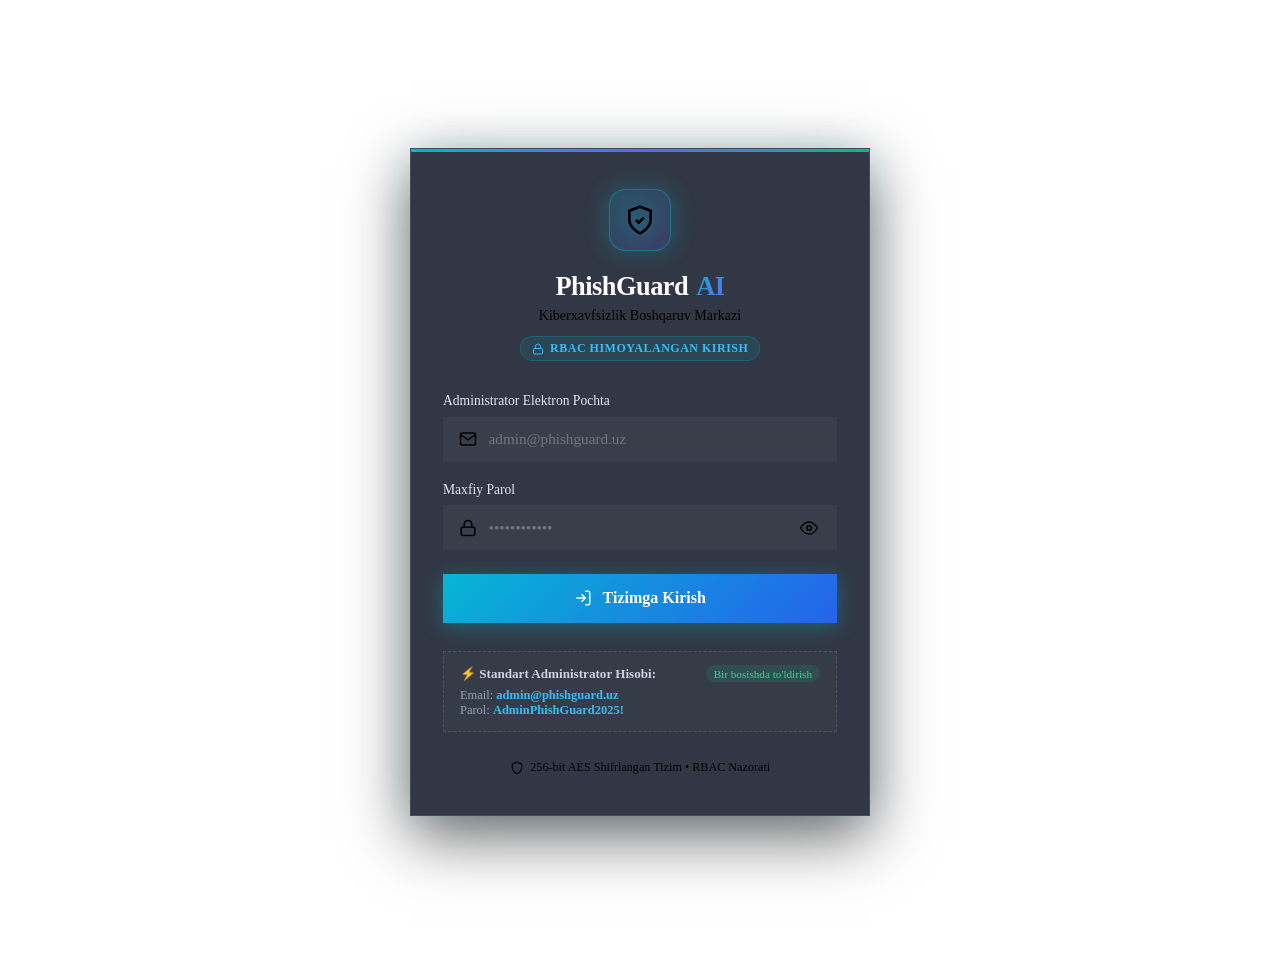
==== app/static/admin/login.html @ 370fd1f2 "feat: add dedicated cyber login page, auth guard, auto-seed admin, and server routing fixes" ====
<!DOCTYPE html>
<html lang="uz">
<head>
  <meta charset="UTF-8">
  <meta name="viewport" content="width=device-width, initial-scale=1.0">
  <title>StartApp PhishGuard — Tizimga Kirish (Admin Login)</title>
  <link rel="preconnect" href="https://fonts.googleapis.com">
  <link rel="preconnect" href="https://fonts.gstatic.com" crossorigin>
  <link href="https://fonts.googleapis.com/css2?family=Inter:wght@300;400;500;600;700&family=JetBrains+Mono:wght@400;500;600&family=Outfit:wght@400;500;600;700;800&display=swap" rel="stylesheet">
  <link rel="stylesheet" href="/static/admin/admin.css">
  <style>
    /* Specialized Cyber Login Layout */
    .login-viewport {
      min-height: 100vh;
      display: flex;
      align-items: center;
      justify-content: center;
      padding: 1.5rem;
      position: relative;
      z-index: 1;
    }

    .login-container {
      width: 100%;
      max-width: 460px;
    }

    .login-card {
      background: rgba(13, 20, 36, 0.85);
      border: 1px solid rgba(255, 255, 255, 0.1);
      border-radius: var(--radius-lg);
      backdrop-filter: blur(24px);
      box-shadow: 0 20px 60px rgba(0, 0, 0, 0.6), 0 0 40px rgba(6, 182, 212, 0.12);
      padding: 2.5rem 2rem;
      position: relative;
      overflow: hidden;
      animation: cardAppear 0.5s cubic-bezier(0.16, 1, 0.3, 1);
    }

    .login-card::before {
      content: '';
      position: absolute;
      top: 0;
      left: 0;
      right: 0;
      height: 3px;
      background: linear-gradient(90deg, #06b6d4, #6366f1, #10b981);
    }

    @keyframes cardAppear {
      from { opacity: 0; transform: translateY(20px) scale(0.98); }
      to { opacity: 1; transform: translateY(0) scale(1); }
    }

    .login-brand-header {
      text-align: center;
      margin-bottom: 2rem;
    }

    .login-shield-icon {
      width: 60px;
      height: 60px;
      margin: 0 auto 1.25rem;
      background: linear-gradient(135deg, rgba(6, 182, 212, 0.2), rgba(99, 102, 241, 0.2));
      border: 1px solid rgba(6, 182, 212, 0.4);
      border-radius: 16px;
      display: flex;
      align-items: center;
      justify-content: center;
      color: var(--accent-cyan);
      box-shadow: 0 0 24px rgba(6, 182, 212, 0.3);
      position: relative;
    }

    .login-shield-icon svg {
      filter: drop-shadow(0 0 8px rgba(6, 182, 212, 0.6));
    }

    .login-title {
      font-family: var(--font-display);
      font-size: 1.65rem;
      font-weight: 700;
      color: #fff;
      letter-spacing: -0.5px;
      display: flex;
      align-items: center;
      justify-content: center;
      gap: 0.5rem;
    }

    .login-title span {
      background: linear-gradient(135deg, #06b6d4, #6366f1);
      -webkit-background-clip: text;
      -webkit-text-fill-color: transparent;
    }

    .login-subtitle {
      color: var(--text-muted);
      font-size: 0.88rem;
      margin-top: 0.35rem;
    }

    .login-badge {
      display: inline-flex;
      align-items: center;
      gap: 0.4rem;
      background: rgba(6, 182, 212, 0.1);
      border: 1px solid rgba(6, 182, 212, 0.25);
      color: #38bdf8;
      font-size: 0.75rem;
      font-weight: 600;
      padding: 0.25rem 0.65rem;
      border-radius: 20px;
      margin-top: 0.75rem;
      text-transform: uppercase;
      letter-spacing: 0.5px;
    }

    /* Form Fields */
    .form-group {
      margin-bottom: 1.25rem;
      text-align: left;
    }

    .form-label {
      display: block;
      font-size: 0.85rem;
      font-weight: 500;
      color: #e2e8f0;
      margin-bottom: 0.45rem;
    }

    .input-wrapper {
      position: relative;
      display: flex;
      align-items: center;
    }

    .input-icon {
      position: absolute;
      left: 1rem;
      color: var(--text-dim);
      pointer-events: none;
      transition: color 0.2s;
    }

    .cyber-form-input {
      width: 100%;
      background: rgba(255, 255, 255, 0.04);
      border: 1px solid var(--border-subtle);
      border-radius: var(--radius-md);
      padding: 0.85rem 1rem 0.85rem 2.85rem;
      color: #fff;
      font-family: var(--font-sans);
      font-size: 0.95rem;
      outline: none;
      transition: all 0.2s ease;
    }

    .cyber-form-input:focus {
      border-color: var(--accent-cyan);
      background: rgba(255, 255, 255, 0.07);
      box-shadow: 0 0 16px rgba(6, 182, 212, 0.25);
    }

    .cyber-form-input:focus + .input-icon,
    .cyber-form-input:focus ~ .input-icon {
      color: var(--accent-cyan);
    }

    .toggle-pwd-btn {
      position: absolute;
      right: 0.85rem;
      background: none;
      border: none;
      color: var(--text-dim);
      cursor: pointer;
      padding: 0.35rem;
      display: flex;
      align-items: center;
      transition: color 0.2s;
    }

    .toggle-pwd-btn:hover {
      color: #fff;
    }

    /* Alert Banner */
    .auth-alert {
      display: none;
      padding: 0.85rem 1rem;
      border-radius: var(--radius-md);
      font-size: 0.88rem;
      margin-bottom: 1.25rem;
      align-items: flex-start;
      gap: 0.65rem;
      animation: alertSlide 0.2s ease;
    }

    @keyframes alertSlide {
      from { opacity: 0; transform: translateY(-8px); }
      to { opacity: 1; transform: translateY(0); }
    }

    .auth-alert-error {
      background: rgba(239, 68, 68, 0.12);
      border: 1px solid rgba(239, 68, 68, 0.35);
      color: #fca5a5;
    }

    .auth-alert-success {
      background: rgba(16, 185, 129, 0.12);
      border: 1px solid rgba(16, 185, 129, 0.35);
      color: #86efac;
    }

    .auth-alert-info {
      background: rgba(59, 130, 246, 0.12);
      border: 1px solid rgba(59, 130, 246, 0.35);
      color: #93c5fd;
    }

    /* Submit Button */
    .btn-submit-login {
      width: 100%;
      background: linear-gradient(135deg, #06b6d4, #2563eb);
      color: #fff;
      border: none;
      border-radius: var(--radius-md);
      padding: 0.95rem;
      font-size: 1rem;
      font-weight: 600;
      font-family: var(--font-sans);
      cursor: pointer;
      display: flex;
      align-items: center;
      justify-content: center;
      gap: 0.65rem;
      box-shadow: 0 4px 20px rgba(6, 182, 212, 0.35);
      transition: all 0.25s ease;
      margin-top: 1.5rem;
    }

    .btn-submit-login:hover:not(:disabled) {
      background: linear-gradient(135deg, #0891b2, #1d4ed8);
      box-shadow: 0 6px 28px rgba(6, 182, 212, 0.5);
      transform: translateY(-1px);
    }

    .btn-submit-login:disabled {
      opacity: 0.65;
      cursor: not-allowed;
    }

    .spinner-icon {
      display: none;
      width: 18px;
      height: 18px;
      border: 2px solid rgba(255, 255, 255, 0.3);
      border-top-color: #fff;
      border-radius: 50%;
      animation: spin 0.8s linear infinite;
    }

    @keyframes spin {
      to { transform: rotate(360deg); }
    }

    /* Quick Demo / Initial Admin Hint Box */
    .demo-hint-card {
      margin-top: 1.75rem;
      background: rgba(255, 255, 255, 0.02);
      border: 1px dashed rgba(255, 255, 255, 0.12);
      border-radius: var(--radius-md);
      padding: 0.85rem 1rem;
      text-align: left;
      font-size: 0.82rem;
      color: var(--text-muted);
      cursor: pointer;
      transition: all 0.2s;
    }

    .demo-hint-card:hover {
      background: rgba(6, 182, 212, 0.05);
      border-color: rgba(6, 182, 212, 0.3);
    }

    .demo-hint-header {
      display: flex;
      align-items: center;
      justify-content: space-between;
      margin-bottom: 0.35rem;
      font-weight: 600;
      color: #cbd5e1;
    }

    .demo-hint-badge {
      font-size: 0.7rem;
      background: rgba(16, 185, 129, 0.15);
      color: #34d399;
      padding: 0.15rem 0.5rem;
      border-radius: 12px;
      font-weight: 500;
    }

    .demo-credentials {
      font-family: var(--font-mono);
      font-size: 0.78rem;
      color: #94a3b8;
    }

    .login-footer-security {
      text-align: center;
      margin-top: 1.75rem;
      font-size: 0.76rem;
      color: var(--text-dim);
      display: flex;
      align-items: center;
      justify-content: center;
      gap: 0.4rem;
    }
  </style>
</head>
<body class="cyber-theme">
  <!-- Glowing Spheres & Grid -->
  <div class="glow-sphere sphere-1"></div>
  <div class="glow-sphere sphere-2"></div>
  <div class="grid-overlay"></div>

  <!-- Centered Login Viewport -->
  <div class="login-viewport">
    <div class="login-container">
      <div class="login-card">
        <!-- Brand Header -->
        <div class="login-brand-header">
          <div class="login-shield-icon">
            <svg width="32" height="32" viewBox="0 0 24 24" fill="none" stroke="currentColor" stroke-width="2">
              <path d="M12 22s8-4 8-10V5l-8-3-8 3v7c0 6 8 10 8 10z"/>
              <path d="m9 12 2 2 4-4"/>
            </svg>
          </div>
          <div class="login-title">PhishGuard <span>AI</span></div>
          <div class="login-subtitle">Kiberxavfsizlik Boshqaruv Markazi</div>
          <div class="login-badge">
            <svg width="12" height="12" viewBox="0 0 24 24" fill="none" stroke="currentColor" stroke-width="2">
              <rect x="3" y="11" width="18" height="11" rx="2" ry="2"/>
              <path d="M7 11V7a5 5 0 0 1 10 0v4"/>
            </svg>
            RBAC Himoyalangan Kirish
          </div>
        </div>

        <!-- Alert Notification -->
        <div id="login-alert" class="auth-alert">
          <svg width="18" height="18" viewBox="0 0 24 24" fill="none" stroke="currentColor" stroke-width="2" id="alert-icon">
            <circle cx="12" cy="12" r="10"/>
            <line x1="12" y1="8" x2="12" y2="12"/>
            <line x1="12" y1="16" x2="12.01" y2="16"/>
          </svg>
          <div id="alert-text"></div>
        </div>

        <!-- Login Form -->
        <form id="login-form" onsubmit="handleLoginSubmit(event)" autocomplete="on">
          <div class="form-group">
            <label class="form-label" for="login-email">Administrator Elektron Pochta</label>
            <div class="input-wrapper">
              <svg class="input-icon" width="18" height="18" viewBox="0 0 24 24" fill="none" stroke="currentColor" stroke-width="2">
                <path d="M4 4h16c1.1 0 2 .9 2 2v12c0 1.1-.9 2-2 2H4c-1.1 0-2-.9-2-2V6c0-1.1.9-2 2-2z"/>
                <polyline points="22,6 12,13 2,6"/>
              </svg>
              <input
                type="email"
                id="login-email"
                class="cyber-form-input"
                placeholder="admin@phishguard.uz"
                required
                autocomplete="email"
              />
            </div>
          </div>

          <div class="form-group">
            <label class="form-label" for="login-password">Maxfiy Parol</label>
            <div class="input-wrapper">
              <svg class="input-icon" width="18" height="18" viewBox="0 0 24 24" fill="none" stroke="currentColor" stroke-width="2">
                <rect x="3" y="11" width="18" height="11" rx="2" ry="2"/>
                <path d="M7 11V7a5 5 0 0 1 10 0v4"/>
              </svg>
              <input
                type="password"
                id="login-password"
                class="cyber-form-input"
                placeholder="••••••••••••"
                required
                autocomplete="current-password"
                style="padding-right: 2.75rem;"
              />
              <button type="button" class="toggle-pwd-btn" onclick="togglePasswordVisibility()" title="Parolni ko'rsatish/yashirish">
                <svg id="eye-icon" width="18" height="18" viewBox="0 0 24 24" fill="none" stroke="currentColor" stroke-width="2">
                  <path d="M1 12s4-8 11-8 11 8 11 8-4 8-11 8-11-8-11-8z"/>
                  <circle cx="12" cy="12" r="3"/>
                </svg>
              </button>
            </div>
          </div>

          <!-- Submit Button -->
          <button type="submit" id="btn-submit" class="btn-submit-login">
            <span class="spinner-icon" id="btn-spinner"></span>
            <svg id="btn-icon" width="18" height="18" viewBox="0 0 24 24" fill="none" stroke="currentColor" stroke-width="2">
              <path d="M15 3h4a2 2 0 0 1 2 2v14a2 2 0 0 1-2 2h-4"/>
              <polyline points="10 17 15 12 10 7"/>
              <line x1="15" y1="12" x2="3" y2="12"/>
            </svg>
            <span id="btn-label">Tizimga Kirish</span>
          </button>
        </form>

        <!-- Quick Demo / Initial Admin Auto-Fill Card -->
        <div class="demo-hint-card" onclick="quickFillCredentials()" title="Bir marta bosishda avtomatik to'ldirish">
          <div class="demo-hint-header">
            <span>⚡ Standart Administrator Hisobi:</span>
            <span class="demo-hint-badge">Bir bosishda to'ldirish</span>
          </div>
          <div class="demo-credentials">
            Email: <strong style="color: #38bdf8;">admin@phishguard.uz</strong><br>
            Parol: <strong style="color: #38bdf8;">AdminPhishGuard2025!</strong>
          </div>
        </div>

        <!-- Security Footer -->
        <div class="login-footer-security">
          <svg width="14" height="14" viewBox="0 0 24 24" fill="none" stroke="currentColor" stroke-width="2">
            <path d="M12 22s8-4 8-10V5l-8-3-8 3v7c0 6 8 10 8 10z"/>
          </svg>
          <span>256-bit AES Shifrlangan Tizim • RBAC Nazorati</span>
        </div>
      </div>
    </div>
  </div>

  <script>
    // Check if already authenticated on initial page load
    (function checkInitialAuth() {
      const urlParams = new URLSearchParams(window.location.search);
      if (urlParams.get('expired') === '1') {
        showAlert('Sessiyangiz muddati tugadi. Iltimos qaytadan kiring.', 'info');
      }

      const existingToken = localStorage.getItem('phishguard_admin_token');
      if (existingToken) {
        // Quick verification with backend
        fetch('/api/v1/admin/stats', {
          headers: { 'Authorization': 'Bearer ' + existingToken }
        }).then(res => {
          if (res.ok) {
            window.location.replace('/admin');
          } else {
            localStorage.removeItem('phishguard_admin_token');
          }
        }).catch(() => {
          // Keep on login page if network error
        });
      }
    })();

    // Password visibility toggle
    function togglePasswordVisibility() {
      const pwdInput = document.getElementById('login-password');
      const eyeIcon = document.getElementById('eye-icon');
      if (pwdInput.type === 'password') {
        pwdInput.type = 'text';
        eyeIcon.innerHTML = `
          <path d="M17.94 17.94A10.07 10.07 0 0 1 12 20c-7 0-11-8-11-8a18.45 18.45 0 0 1 5.06-5.94M9.9 4.24A9.12 9.12 0 0 1 12 4c7 0 11 8 11 8a18.5 18.5 0 0 1-2.16 3.19m-6.72-1.07a3 3 0 1 1-4.24-4.24"/>
          <line x1="1" y1="1" x2="23" y2="23"/>
        `;
      } else {
        pwdInput.type = 'password';
        eyeIcon.innerHTML = `
          <path d="M1 12s4-8 11-8 11 8 11 8-4 8-11 8-11-8-11-8z"/>
          <circle cx="12" cy="12" r="3"/>
        `;
      }
    }

    // Quick-Fill credentials handler
    function quickFillCredentials() {
      document.getElementById('login-email').value = 'admin@phishguard.uz';
      document.getElementById('login-password').value = 'AdminPhishGuard2025!';
      showAlert("Standart administrator ma'lumotlari kiritildi. 'Tizimga Kirish' tugmasini bosing.", 'info');
    }

    // Alert Banner Manager
    function showAlert(message, type = 'error') {
      const alertBox = document.getElementById('login-alert');
      const alertText = document.getElementById('alert-text');
      alertBox.className = 'auth-alert auth-alert-' + type;
      alertText.innerText = message;
      alertBox.style.display = 'flex';
    }

    function hideAlert() {
      document.getElementById('login-alert').style.display = 'none';
    }

    // Handle Form Submit
    async function handleLoginSubmit(event) {
      event.preventDefault();
      hideAlert();

      const email = document.getElementById('login-email').value.trim();
      const password = document.getElementById('login-password').value;

      if (!email || !password) {
        showAlert('Iltimos, elektron pochta va parolni kiriting.', 'error');
        return;
      }

      const btn = document.getElementById('btn-submit');
      const btnLabel = document.getElementById('btn-label');
      const btnIcon = document.getElementById('btn-icon');
      const btnSpinner = document.getElementById('btn-spinner');

      // Loading state
      btn.disabled = true;
      btnSpinner.style.display = 'inline-block';
      btnIcon.style.display = 'none';
      btnLabel.innerText = 'Tekshirilmoqda...';

      try {
        const response = await fetch('/api/v1/auth/login', {
          method: 'POST',
          headers: {
            'Content-Type': 'application/json',
          },
          body: JSON.stringify({ email, password }),
        });

        const data = await response.json();

        if (!response.ok || !data.success) {
          const errCode = data?.error?.code;
          let errMsg = data?.error?.message || 'Kirishda xatolik yuz berdi.';

          if (response.status === 401 || errCode === 'INVALID_CREDENTIALS') {
            errMsg = 'Elektron pochta yoki parol noto\'g\'ri. Iltimos qayta tekshiring.';
          } else if (response.status === 403 || errCode === 'ACCOUNT_DISABLED') {
            errMsg = 'Ushbu administrator hisobi faol emas yoki bloklangan.';
          } else if (response.status === 429) {
            errMsg = 'Juda ko\'p urinishlar qilindi. Xavfsizlik yuzasidan 1 daqiqadan so\'ng qayta urining.';
          }

          showAlert(errMsg, 'error');
          return;
        }

        // Store tokens & user data securely in localStorage
        const authData = data.data;
        localStorage.setItem('phishguard_admin_token', authData.access_token);
        if (authData.refresh_token) {
          localStorage.setItem('phishguard_refresh_token', authData.refresh_token);
        }
        localStorage.setItem('phishguard_user_email', authData.email || email);
        localStorage.setItem('phishguard_user_role', authData.role || 'ADMIN');

        showAlert("Muvaffaqiyatli! Boshqaruv markaziga yo'naltirilmoqda...", 'success');
        btnLabel.innerText = 'Yo\'naltirilmoqda...';

        setTimeout(() => {
          window.location.replace('/admin');
        }, 500);

      } catch (err) {
        showAlert('Server bilan bog\'lanishda xatolik yuz berdi. Backend ishlayotganligini va tarmoqni tekshiring.', 'error');
      } finally {
        btn.disabled = false;
        btnSpinner.style.display = 'none';
        btnIcon.style.display = 'inline-block';
        btnLabel.innerText = 'Tizimga Kirish';
      }
    }
  </script>
</body>
</html>
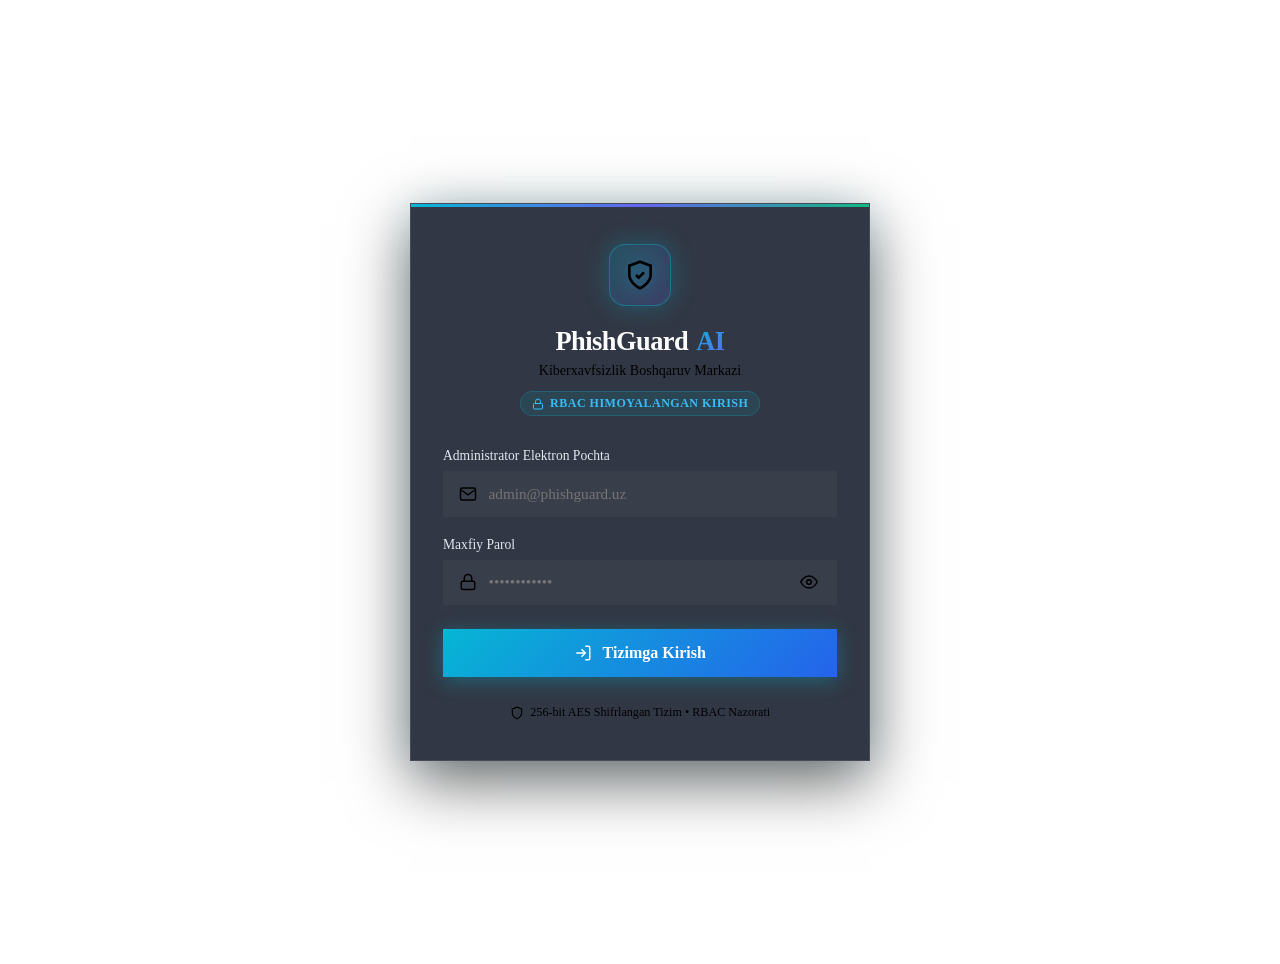
==== commit f9589c40: "refactor: make initial admin provisioning optional and remove default credentials from UI" ====
--- a/app/static/admin/login.html
+++ b/app/static/admin/login.html
@@ -264,49 +264,6 @@
 
     @keyframes spin {
       to { transform: rotate(360deg); }
-    }
-
-    /* Quick Demo / Initial Admin Hint Box */
-    .demo-hint-card {
-      margin-top: 1.75rem;
-      background: rgba(255, 255, 255, 0.02);
-      border: 1px dashed rgba(255, 255, 255, 0.12);
-      border-radius: var(--radius-md);
-      padding: 0.85rem 1rem;
-      text-align: left;
-      font-size: 0.82rem;
-      color: var(--text-muted);
-      cursor: pointer;
-      transition: all 0.2s;
-    }
-
-    .demo-hint-card:hover {
-      background: rgba(6, 182, 212, 0.05);
-      border-color: rgba(6, 182, 212, 0.3);
-    }
-
-    .demo-hint-header {
-      display: flex;
-      align-items: center;
-      justify-content: space-between;
-      margin-bottom: 0.35rem;
-      font-weight: 600;
-      color: #cbd5e1;
-    }
-
-    .demo-hint-badge {
-      font-size: 0.7rem;
-      background: rgba(16, 185, 129, 0.15);
-      color: #34d399;
-      padding: 0.15rem 0.5rem;
-      border-radius: 12px;
-      font-weight: 500;
-    }
-
-    .demo-credentials {
-      font-family: var(--font-mono);
-      font-size: 0.78rem;
-      color: #94a3b8;
     }
 
     .login-footer-security {
@@ -417,17 +374,7 @@
           </button>
         </form>
 
-        <!-- Quick Demo / Initial Admin Auto-Fill Card -->
-        <div class="demo-hint-card" onclick="quickFillCredentials()" title="Bir marta bosishda avtomatik to'ldirish">
-          <div class="demo-hint-header">
-            <span>⚡ Standart Administrator Hisobi:</span>
-            <span class="demo-hint-badge">Bir bosishda to'ldirish</span>
-          </div>
-          <div class="demo-credentials">
-            Email: <strong style="color: #38bdf8;">admin@phishguard.uz</strong><br>
-            Parol: <strong style="color: #38bdf8;">AdminPhishGuard2025!</strong>
-          </div>
-        </div>
+        <!-- Quick Demo / Initial Admin Auto-Fill Card removed for security -->
 
         <!-- Security Footer -->
         <div class="login-footer-security">
@@ -484,13 +431,6 @@
       }
     }
 
-    // Quick-Fill credentials handler
-    function quickFillCredentials() {
-      document.getElementById('login-email').value = 'admin@phishguard.uz';
-      document.getElementById('login-password').value = 'AdminPhishGuard2025!';
-      showAlert("Standart administrator ma'lumotlari kiritildi. 'Tizimga Kirish' tugmasini bosing.", 'info');
-    }
-
     // Alert Banner Manager
     function showAlert(message, type = 'error') {
       const alertBox = document.getElementById('login-alert');
